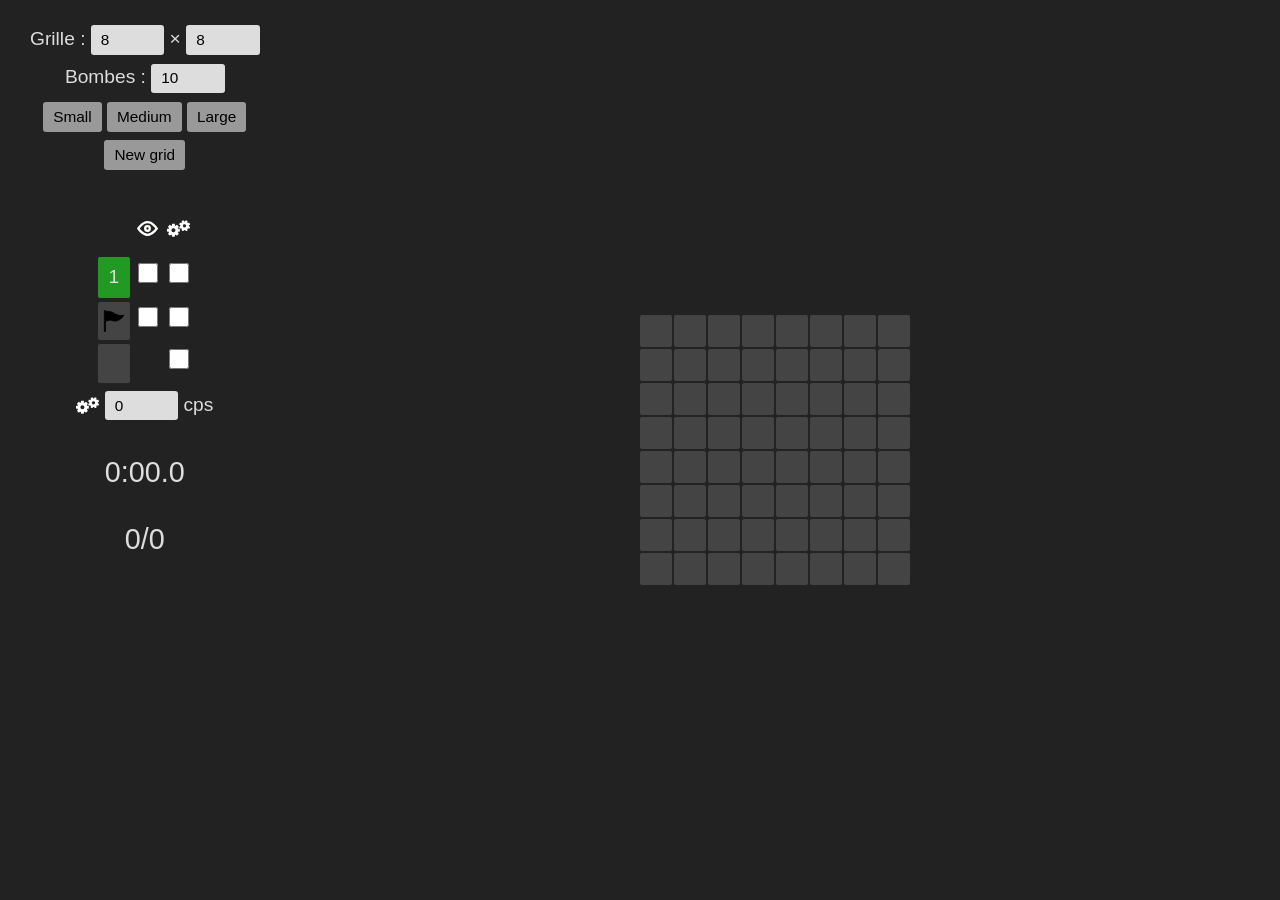
==== index.html @ 6bea35b0 "Minesweeper game with almost fully working solver All in HTML5, CSS3 and native JS  - The solver is " ====
<!DOCTYPE html>
<html lang="fr">
    <head>
        <meta charset="utf-8">
        <title>Minesweeper</title>
        <style type="text/css">
            body {
				margin: 0;
                background: #222;
                color: #dddddd;
                font-family: sans-serif;
				display: flex;
				flex-direction: row;
				flex-wrap: nowrap;
				gap: 20px;
				align-items: stretch;
				height: 100vh;
				padding: 20px;
				box-sizing: border-box;
            }

            body.win {
                background: #030;
            }

            body.loose {
                background: #300;
            }

			nav {
				flex-basis: 13em;
				flex-grow: 0;
				flex-shrink: 0;
				text-align: center;
				line-height: 2em;
				font-size: 1.2em;
			}

			#solver-ctrl {
				margin: auto;
			}

			#timer, #bomb-count {
				font-size: 1.5em;
			}

			main {
				display: flex;
				justify-content: center;
				flex-grow: 1;
				align-items: center;
			}

            #grid {
				border-spacing: 0;
            }

            #grid td, .solver-cell {
                border-radius: 3px;
                background: #444;
                width: 30px;
                height: 30px;
                text-align: center;
                cursor: default;
				border: solid 1px #222;
            }

            #grid td.clicked {
                background: #888;
            }

            #grid td.marked:not(.clicked), .solver-cell.marked {
				background: #444 url("flag.png") center/70% no-repeat;
            }
            #grid td:not(.clicked):hover {
                background-color: #666;
            }

            #grid td.clicked {
                background: #888;
            }

            #grid td.hint-clickable {
                border-color: #0F0;
            }

            #grid td.hint-markable {
                border-color: #F00;
            }

            #grid td.solver-highlight-neutral {
                border-color: #777;
            }

            #grid td.solver-highlight-safe {
                border-color: #7d7;
            }

            #grid td.solver-highlight-bomb {
                border-color: #d77;
            }

            #grid td.solver-highlight-safest {
                border-color: #7a7;
                background: #454;
            }

            #grid td.solver-highlight-less-safest {
                border-color: #a77;
                background: #544;
            }

            #grid td.clicked.b1, .solver-cell.clicked.b1 { background: #292; }
            #grid td.clicked.b2 { background: #382; }
            #grid td.clicked.b3 { background: #472; }
            #grid td.clicked.b4 { background: #562; }
            #grid td.clicked.b5 { background: #652; }
            #grid td.clicked.b6 { background: #742; }
            #grid td.clicked.b7 { background: #832; }
            #grid td.clicked.b8 { background: #922; }


            #grid td.mine:not(.marked) {
				background: #444 url("mine.png") center/70% no-repeat;
            }

            body.loose #grid td.mine:not(.marked) {
				background-color: #a00;
            }

			input[type="number"] {
				width: 4em;
				background: #ddd;
				border: none;
				border-radius: 3px;
                padding-left: 10px;
				height: calc(12px + 1em);
				font-size: .8em;
			}

			input[type="checkbox"] {
				width: 1.5em;
				height: 1.5em;
			}

            button {
                background: #999999;
                border: none;
                border-radius: 3px;
                padding: 6px 10px;
				font-size: .8em;
            }
            button:hover {
                background: #bbbbbb;
            }
        </style>
    </head>
    <body>
		<nav>
			Grille :
			<input id="input-width" type="number" min="4" max="30" value="8"/>
			×
			<input id="input-height" type="number" min="4" max="30" value="8"/>
			<br>
			Bombes :
			<input id="input-mines" type="number" min="3" max="500" value="10"/>
			<br>
			<button onclick="changeSettings(8, 8, 10);">Small</button>
			<button onclick="changeSettings(16, 16, 40);">Medium</button>
			<button onclick="changeSettings(30, 16, 99);">Large</button>
			<br>
			<button onclick="generateGrid();">New grid</button>
			<br>
			<br>
			<table id="solver-ctrl">
				<tr>
					<td></td>
					<td><img src="eye-white.svg" style="height: 1.2em;" alt="Show"/></td>
					<td><img src="work-white.svg" style="height: 1.2em;" alt="Auto solve"/></td>
				</tr>
				<tr>
					<td class="solver-cell clicked b1" title="Clickable cells">1</td>
					<td><input id="solver-clickable-show" type="checkbox" title="Show clickable cells"
							onchange="toggleDiscoverHints(true)"/></td>
					<td><input id="solver-clickable-auto" type="checkbox" title="Auto-click cells"
                            onchange="toggleAutoSolveDiscoverable()"/></td>
				</tr>
				<tr>
					<td class="solver-cell marked" title="Markable cells"></td>
					<td><input id="solver-markable-show" type="checkbox" title="Show markable cells"
							onchange="toggleMarkingHints(true)"/></td>
					<td><input id="solver-markable-auto" type="checkbox" title="Auto-mark cells"
                            onchange="toggleAutoSolveMarkable()"/></td>
				</tr>
				<tr>
					<td class="solver-cell" title="Combination solver"></td>
                    <td></td>
					<td><input id="solver-combi-auto" type="checkbox" title="Auto-solve combinations"
                            onchange="toggleAutoSolveCombi()"/></td>
				</tr>
			</table>
			<img src="work-white.svg" style="height: 1.2em; vertical-align: middle;"
                    alt="Auto solve speed" title="Auto solve speed"/>
			<input id="solver-auto-speed" type="number" min="0" max="100" value="0"
                    onchange="updateAutoSolveSpeed()"/> cps

			<br>
			<p id="timer">0:00.0</p>
			<p id="bomb-count">0/0</p>
		</nav>
		<main>
			<table id="grid"></table>
		</main>

    </body>
	<script type="text/javascript" src="minefield.js"></script>
	<script type="text/javascript" src="solver.js"></script>
    <script type="text/javascript">
        var gridDOM = document.getElementById("grid");
		var timerDOM = document.getElementById("timer");
		var bombCountDOM = document.getElementById("bomb-count");

		var input_width = document.getElementById("input-width");
		var input_height = document.getElementById("input-height");
		var input_mines = document.getElementById("input-mines");

        var checkbox_solver_clickable_show = document.getElementById("solver-clickable-show");
        var checkbox_solver_clickable_auto = document.getElementById("solver-clickable-auto");
        var checkbox_solver_markable_show = document.getElementById("solver-markable-show");
        var checkbox_solver_markable_auto = document.getElementById("solver-markable-auto");
        var checkbox_solver_combi_auto = document.getElementById("solver-combi-auto");

        var input_solver_auto_speed = document.getElementById("solver-auto-speed");

		var field = null;

        var solver = new Solver();
        toggleAutoSolveDiscoverable();
        toggleAutoSolveMarkable();
        toggleAutoSolveCombi();
        updateAutoSolveSpeed();

		function changeSettings(width, height, mines) {
			input_width.value = width;
			input_height.value = height;
			input_mines.value = mines;
		}

        function generateGrid() {

			var width = input_width.value;
			var height = input_height.value;
			var maxMines = width * height - 9;
			var minesCount = input_mines.value;
			if (minesCount > maxMines) {
				minesCount = maxMines;
				input_mines.value = maxMines;
			}

            if (field !== null) {
                field.endGame(false);
            }
			field = new Minefield(width, height, minesCount);
			field.initDOM(gridDOM, timerDOM, bombCountDOM);
            solver.setField(field);
            toggleDiscoverHints(false);
            toggleMarkingHints(false);
        }

        function toggleDiscoverHints(render) {
            field.discoverHints = checkbox_solver_clickable_show.checked;
            if (render)
                field.renderDOM();
        }

        function toggleMarkingHints(render) {
            field.markingHints = checkbox_solver_markable_show.checked;
            if (render)
                field.renderDOM();
        }


        function toggleAutoSolveDiscoverable() {
            solver.autoSolveDiscoverable = checkbox_solver_clickable_auto.checked;
        }

        function toggleAutoSolveMarkable() {
            solver.autoSolveMarkable = checkbox_solver_markable_auto.checked;
        }

        function toggleAutoSolveCombi() {
            solver.autoSolveCombi = checkbox_solver_combi_auto.checked;
        }

        function updateAutoSolveSpeed() {
            solver.updateInterval(input_solver_auto_speed.value);
        }




        generateGrid();


    </script>
    <!--
        TODO hints must show target cells, not source (already discovered) cells.
        TODO try to work on pattern solver
        TODO try to work on probability solver
    -->
</html>
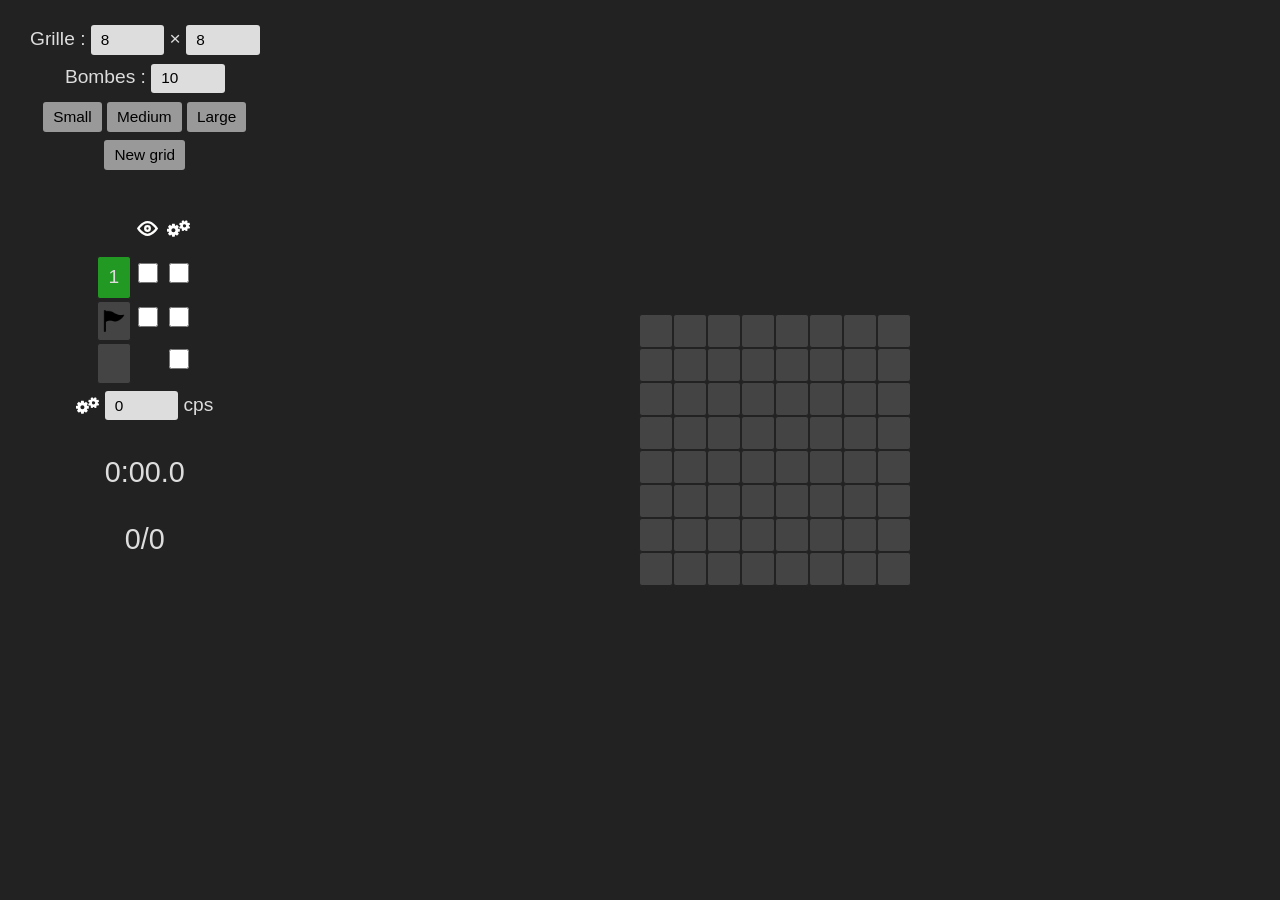
==== commit dca55c5a: "Readme + some code formatting" ====
--- a/index.html
+++ b/index.html
@@ -3,309 +3,69 @@
     <head>
         <meta charset="utf-8">
         <title>Minesweeper</title>
-        <style type="text/css">
-            body {
-				margin: 0;
-                background: #222;
-                color: #dddddd;
-                font-family: sans-serif;
-				display: flex;
-				flex-direction: row;
-				flex-wrap: nowrap;
-				gap: 20px;
-				align-items: stretch;
-				height: 100vh;
-				padding: 20px;
-				box-sizing: border-box;
-            }
-
-            body.win {
-                background: #030;
-            }
-
-            body.loose {
-                background: #300;
-            }
-
-			nav {
-				flex-basis: 13em;
-				flex-grow: 0;
-				flex-shrink: 0;
-				text-align: center;
-				line-height: 2em;
-				font-size: 1.2em;
-			}
-
-			#solver-ctrl {
-				margin: auto;
-			}
-
-			#timer, #bomb-count {
-				font-size: 1.5em;
-			}
-
-			main {
-				display: flex;
-				justify-content: center;
-				flex-grow: 1;
-				align-items: center;
-			}
-
-            #grid {
-				border-spacing: 0;
-            }
-
-            #grid td, .solver-cell {
-                border-radius: 3px;
-                background: #444;
-                width: 30px;
-                height: 30px;
-                text-align: center;
-                cursor: default;
-				border: solid 1px #222;
-            }
-
-            #grid td.clicked {
-                background: #888;
-            }
-
-            #grid td.marked:not(.clicked), .solver-cell.marked {
-				background: #444 url("flag.png") center/70% no-repeat;
-            }
-            #grid td:not(.clicked):hover {
-                background-color: #666;
-            }
-
-            #grid td.clicked {
-                background: #888;
-            }
-
-            #grid td.hint-clickable {
-                border-color: #0F0;
-            }
-
-            #grid td.hint-markable {
-                border-color: #F00;
-            }
-
-            #grid td.solver-highlight-neutral {
-                border-color: #777;
-            }
-
-            #grid td.solver-highlight-safe {
-                border-color: #7d7;
-            }
-
-            #grid td.solver-highlight-bomb {
-                border-color: #d77;
-            }
-
-            #grid td.solver-highlight-safest {
-                border-color: #7a7;
-                background: #454;
-            }
-
-            #grid td.solver-highlight-less-safest {
-                border-color: #a77;
-                background: #544;
-            }
-
-            #grid td.clicked.b1, .solver-cell.clicked.b1 { background: #292; }
-            #grid td.clicked.b2 { background: #382; }
-            #grid td.clicked.b3 { background: #472; }
-            #grid td.clicked.b4 { background: #562; }
-            #grid td.clicked.b5 { background: #652; }
-            #grid td.clicked.b6 { background: #742; }
-            #grid td.clicked.b7 { background: #832; }
-            #grid td.clicked.b8 { background: #922; }
-
-
-            #grid td.mine:not(.marked) {
-				background: #444 url("mine.png") center/70% no-repeat;
-            }
-
-            body.loose #grid td.mine:not(.marked) {
-				background-color: #a00;
-            }
-
-			input[type="number"] {
-				width: 4em;
-				background: #ddd;
-				border: none;
-				border-radius: 3px;
-                padding-left: 10px;
-				height: calc(12px + 1em);
-				font-size: .8em;
-			}
-
-			input[type="checkbox"] {
-				width: 1.5em;
-				height: 1.5em;
-			}
-
-            button {
-                background: #999999;
-                border: none;
-                border-radius: 3px;
-                padding: 6px 10px;
-				font-size: .8em;
-            }
-            button:hover {
-                background: #bbbbbb;
-            }
-        </style>
+        <link rel="stylesheet" href="style.css"/>
     </head>
     <body>
-		<nav>
-			Grille :
-			<input id="input-width" type="number" min="4" max="30" value="8"/>
-			×
-			<input id="input-height" type="number" min="4" max="30" value="8"/>
-			<br>
-			Bombes :
-			<input id="input-mines" type="number" min="3" max="500" value="10"/>
-			<br>
-			<button onclick="changeSettings(8, 8, 10);">Small</button>
-			<button onclick="changeSettings(16, 16, 40);">Medium</button>
-			<button onclick="changeSettings(30, 16, 99);">Large</button>
-			<br>
-			<button onclick="generateGrid();">New grid</button>
-			<br>
-			<br>
-			<table id="solver-ctrl">
-				<tr>
-					<td></td>
-					<td><img src="eye-white.svg" style="height: 1.2em;" alt="Show"/></td>
-					<td><img src="work-white.svg" style="height: 1.2em;" alt="Auto solve"/></td>
-				</tr>
-				<tr>
-					<td class="solver-cell clicked b1" title="Clickable cells">1</td>
-					<td><input id="solver-clickable-show" type="checkbox" title="Show clickable cells"
-							onchange="toggleDiscoverHints(true)"/></td>
-					<td><input id="solver-clickable-auto" type="checkbox" title="Auto-click cells"
+        <nav>
+            Grille :
+            <input id="input-width" type="number" min="4" max="30" value="8"/>
+            ×
+            <input id="input-height" type="number" min="4" max="30" value="8"/>
+            <br>
+            Bombes :
+            <input id="input-mines" type="number" min="3" max="500" value="10"/>
+            <br>
+            <button onclick="changeSettings(8, 8, 10);">Small</button>
+            <button onclick="changeSettings(16, 16, 40);">Medium</button>
+            <button onclick="changeSettings(30, 16, 99);">Large</button>
+            <br>
+            <button onclick="generateGrid();">New grid</button>
+            <br>
+            <br>
+            <table id="solver-ctrl">
+                <tr>
+                    <td></td>
+                    <td><img src="img/eye-white.svg" style="height: 1.2em;" alt="Show"/></td>
+                    <td><img src="img/work-white.svg" style="height: 1.2em;" alt="Auto solve"/></td>
+                </tr>
+                <tr>
+                    <td class="solver-cell clicked b1" title="Clickable cells">1</td>
+                    <td><input id="solver-clickable-show" type="checkbox" title="Show clickable cells"
+                            onchange="toggleDiscoverHints(true)"/></td>
+                    <td><input id="solver-clickable-auto" type="checkbox" title="Auto-click cells"
                             onchange="toggleAutoSolveDiscoverable()"/></td>
-				</tr>
-				<tr>
-					<td class="solver-cell marked" title="Markable cells"></td>
-					<td><input id="solver-markable-show" type="checkbox" title="Show markable cells"
-							onchange="toggleMarkingHints(true)"/></td>
-					<td><input id="solver-markable-auto" type="checkbox" title="Auto-mark cells"
+                </tr>
+                <tr>
+                    <td class="solver-cell marked" title="Markable cells"></td>
+                    <td><input id="solver-markable-show" type="checkbox" title="Show markable cells"
+                            onchange="toggleMarkingHints(true)"/></td>
+                    <td><input id="solver-markable-auto" type="checkbox" title="Auto-mark cells"
                             onchange="toggleAutoSolveMarkable()"/></td>
-				</tr>
-				<tr>
-					<td class="solver-cell" title="Combination solver"></td>
+                </tr>
+                <tr>
+                    <td class="solver-cell" title="Combination solver"></td>
                     <td></td>
-					<td><input id="solver-combi-auto" type="checkbox" title="Auto-solve combinations"
+                    <td><input id="solver-combi-auto" type="checkbox" title="Auto-solve combinations"
                             onchange="toggleAutoSolveCombi()"/></td>
-				</tr>
-			</table>
-			<img src="work-white.svg" style="height: 1.2em; vertical-align: middle;"
+                </tr>
+            </table>
+            <img src="img/work-white.svg" style="height: 1.2em; vertical-align: middle;"
                     alt="Auto solve speed" title="Auto solve speed"/>
-			<input id="solver-auto-speed" type="number" min="0" max="100" value="0"
+            <input id="solver-auto-speed" type="number" min="0" max="100" value="0"
                     onchange="updateAutoSolveSpeed()"/> cps
 
-			<br>
-			<p id="timer">0:00.0</p>
-			<p id="bomb-count">0/0</p>
-		</nav>
-		<main>
-			<table id="grid"></table>
-		</main>
+            <br>
+            <p id="timer">0:00.0</p>
+            <p id="bomb-count">0/0</p>
+        </nav>
+        <main>
+            <table id="grid"></table>
+        </main>
 
     </body>
-	<script type="text/javascript" src="minefield.js"></script>
-	<script type="text/javascript" src="solver.js"></script>
-    <script type="text/javascript">
-        var gridDOM = document.getElementById("grid");
-		var timerDOM = document.getElementById("timer");
-		var bombCountDOM = document.getElementById("bomb-count");
-
-		var input_width = document.getElementById("input-width");
-		var input_height = document.getElementById("input-height");
-		var input_mines = document.getElementById("input-mines");
-
-        var checkbox_solver_clickable_show = document.getElementById("solver-clickable-show");
-        var checkbox_solver_clickable_auto = document.getElementById("solver-clickable-auto");
-        var checkbox_solver_markable_show = document.getElementById("solver-markable-show");
-        var checkbox_solver_markable_auto = document.getElementById("solver-markable-auto");
-        var checkbox_solver_combi_auto = document.getElementById("solver-combi-auto");
-
-        var input_solver_auto_speed = document.getElementById("solver-auto-speed");
-
-		var field = null;
-
-        var solver = new Solver();
-        toggleAutoSolveDiscoverable();
-        toggleAutoSolveMarkable();
-        toggleAutoSolveCombi();
-        updateAutoSolveSpeed();
-
-		function changeSettings(width, height, mines) {
-			input_width.value = width;
-			input_height.value = height;
-			input_mines.value = mines;
-		}
-
-        function generateGrid() {
-
-			var width = input_width.value;
-			var height = input_height.value;
-			var maxMines = width * height - 9;
-			var minesCount = input_mines.value;
-			if (minesCount > maxMines) {
-				minesCount = maxMines;
-				input_mines.value = maxMines;
-			}
-
-            if (field !== null) {
-                field.endGame(false);
-            }
-			field = new Minefield(width, height, minesCount);
-			field.initDOM(gridDOM, timerDOM, bombCountDOM);
-            solver.setField(field);
-            toggleDiscoverHints(false);
-            toggleMarkingHints(false);
-        }
-
-        function toggleDiscoverHints(render) {
-            field.discoverHints = checkbox_solver_clickable_show.checked;
-            if (render)
-                field.renderDOM();
-        }
-
-        function toggleMarkingHints(render) {
-            field.markingHints = checkbox_solver_markable_show.checked;
-            if (render)
-                field.renderDOM();
-        }
-
-
-        function toggleAutoSolveDiscoverable() {
-            solver.autoSolveDiscoverable = checkbox_solver_clickable_auto.checked;
-        }
-
-        function toggleAutoSolveMarkable() {
-            solver.autoSolveMarkable = checkbox_solver_markable_auto.checked;
-        }
-
-        function toggleAutoSolveCombi() {
-            solver.autoSolveCombi = checkbox_solver_combi_auto.checked;
-        }
-
-        function updateAutoSolveSpeed() {
-            solver.updateInterval(input_solver_auto_speed.value);
-        }
-
-
-
-
-        generateGrid();
-
-
-    </script>
-    <!--
-        TODO hints must show target cells, not source (already discovered) cells.
-        TODO try to work on pattern solver
-        TODO try to work on probability solver
-    -->
+    <script type="text/javascript" src="js/util.js"></script>
+    <script type="text/javascript" src="js/cell.js"></script>
+    <script type="text/javascript" src="js/minefield.js"></script>
+    <script type="text/javascript" src="js/solver.js"></script>
+    <script type="text/javascript" src="js/main.js"></script>
 </html>
--- a/style.css
+++ b/style.css
@@ -0,0 +1,159 @@
+body {
+    margin: 0;
+    background: #222;
+    color: #dddddd;
+    font-family: sans-serif;
+    display: flex;
+    flex-direction: row;
+    flex-wrap: nowrap;
+    gap: 20px;
+    align-items: stretch;
+    height: 100vh;
+    padding: 20px;
+    box-sizing: border-box;
+}
+
+body.win {
+    background: #030;
+}
+
+body.loose {
+    background: #300;
+}
+
+nav {
+    flex-basis: 13em;
+    flex-grow: 0;
+    flex-shrink: 0;
+    text-align: center;
+    line-height: 2em;
+    font-size: 1.2em;
+}
+
+#solver-ctrl {
+    margin: auto;
+}
+
+#timer, #bomb-count {
+    font-size: 1.5em;
+}
+
+main {
+    display: flex;
+    justify-content: center;
+    flex-grow: 1;
+    align-items: center;
+}
+
+#grid {
+    border-spacing: 0;
+}
+
+#grid td, .solver-cell {
+    border-radius: 3px;
+    background: #444;
+    width: 30px;
+    height: 30px;
+    text-align: center;
+    cursor: default;
+    border: solid 1px #222;
+}
+
+#grid td.clicked {
+    background: #888;
+}
+
+#grid td.marked:not(.clicked), .solver-cell.marked {
+    background: #444 url("img/flag.png") center/70% no-repeat;
+}
+#grid td:not(.clicked):hover {
+    background-color: #666;
+}
+
+#grid td.clicked {
+    background: #888;
+}
+
+#grid td.hint-clickable {
+    border-color: #0F0;
+}
+
+#grid td.hint-markable {
+    border-color: #F00;
+}
+
+#grid td.solver-highlight-neutral {
+    border-color: #777;
+}
+
+#grid td.solver-highlight-safe {
+    border-color: #7d7;
+}
+
+#grid td.solver-highlight-bomb {
+    border-color: #d77;
+}
+
+#grid td.solver-highlight-safest {
+    border-color: #7a7;
+    background: #454;
+    font-style: italic;
+}
+
+#grid td.solver-highlight-less-safest {
+    border-color: #a77;
+    background: #544;
+    font-style: italic;
+}
+
+#grid td.solver-highlight-less-safest,
+#grid td.solver-highlight-safest,
+#grid td.solver-highlight-neutral {
+    font-style: italic;
+    font-size: .8em;
+    color: #999;
+}
+
+#grid td.clicked.b1, .solver-cell.clicked.b1 { background: #292; }
+#grid td.clicked.b2 { background: #382; }
+#grid td.clicked.b3 { background: #472; }
+#grid td.clicked.b4 { background: #562; }
+#grid td.clicked.b5 { background: #652; }
+#grid td.clicked.b6 { background: #742; }
+#grid td.clicked.b7 { background: #832; }
+#grid td.clicked.b8 { background: #922; }
+
+
+#grid td.mine:not(.marked) {
+    background: #444 url("img/mine.png") center/70% no-repeat;
+}
+
+body.loose #grid td.mine:not(.marked) {
+    background-color: #a00;
+}
+
+input[type="number"] {
+    width: 4em;
+    background: #ddd;
+    border: none;
+    border-radius: 3px;
+    padding-left: 10px;
+    height: calc(12px + 1em);
+    font-size: .8em;
+}
+
+input[type="checkbox"] {
+    width: 1.5em;
+    height: 1.5em;
+}
+
+button {
+    background: #999999;
+    border: none;
+    border-radius: 3px;
+    padding: 6px 10px;
+    font-size: .8em;
+}
+button:hover {
+    background: #bbbbbb;
+}
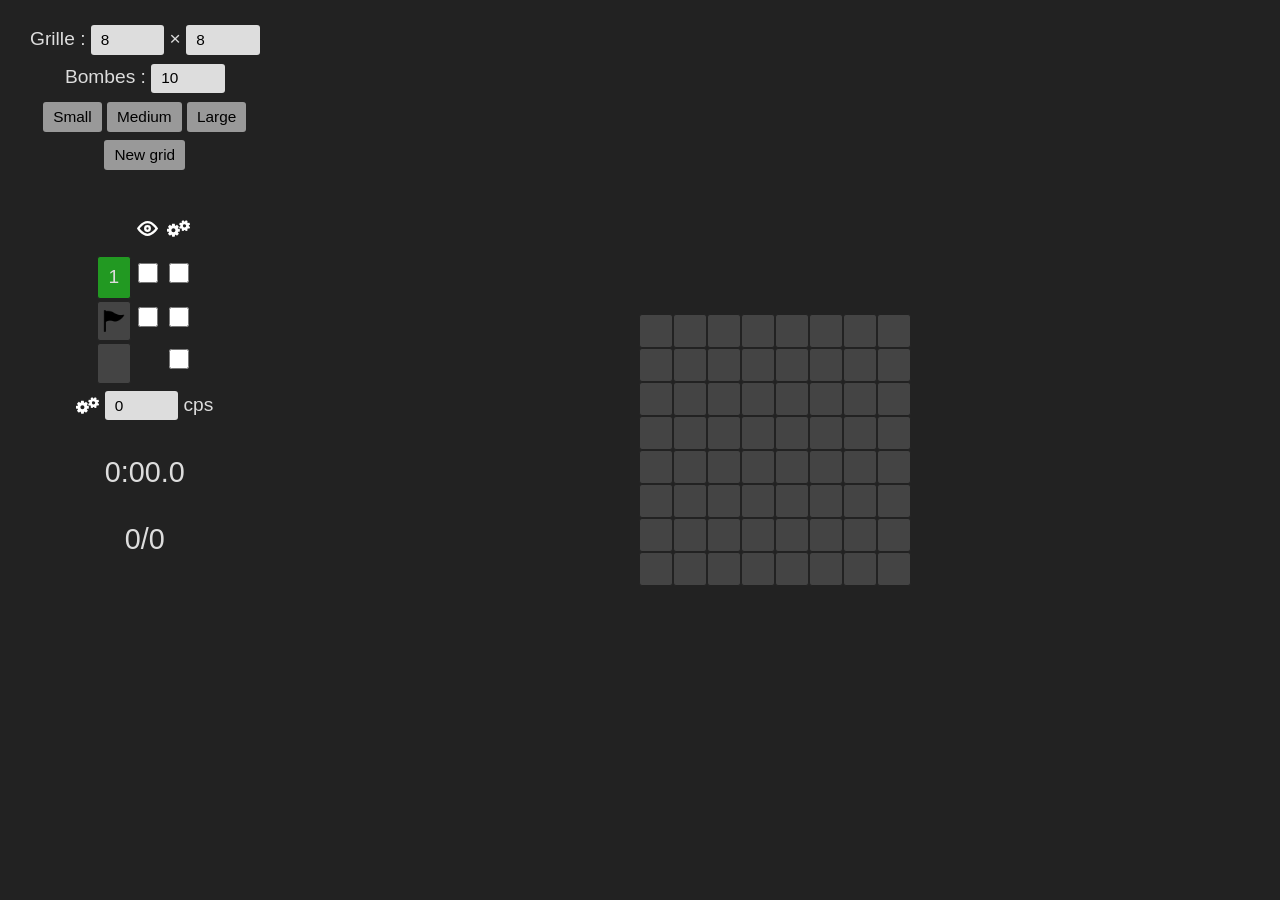
==== commit bc87bda0: "Fix cells ordering in solver + fix another edge case situation" ====
--- a/index.html
+++ b/index.html
@@ -4,6 +4,11 @@
         <meta charset="utf-8">
         <title>Minesweeper</title>
         <link rel="stylesheet" href="style.css"/>
+        <script defer src="js/util.js"></script>
+        <script defer src="js/cell.js"></script>
+        <script defer src="js/minefield.js"></script>
+        <script defer src="js/solver.js"></script>
+        <script defer src="js/main.js"></script>
     </head>
     <body>
         <nav>
@@ -63,9 +68,4 @@
         </main>
 
     </body>
-    <script type="text/javascript" src="js/util.js"></script>
-    <script type="text/javascript" src="js/cell.js"></script>
-    <script type="text/javascript" src="js/minefield.js"></script>
-    <script type="text/javascript" src="js/solver.js"></script>
-    <script type="text/javascript" src="js/main.js"></script>
 </html>
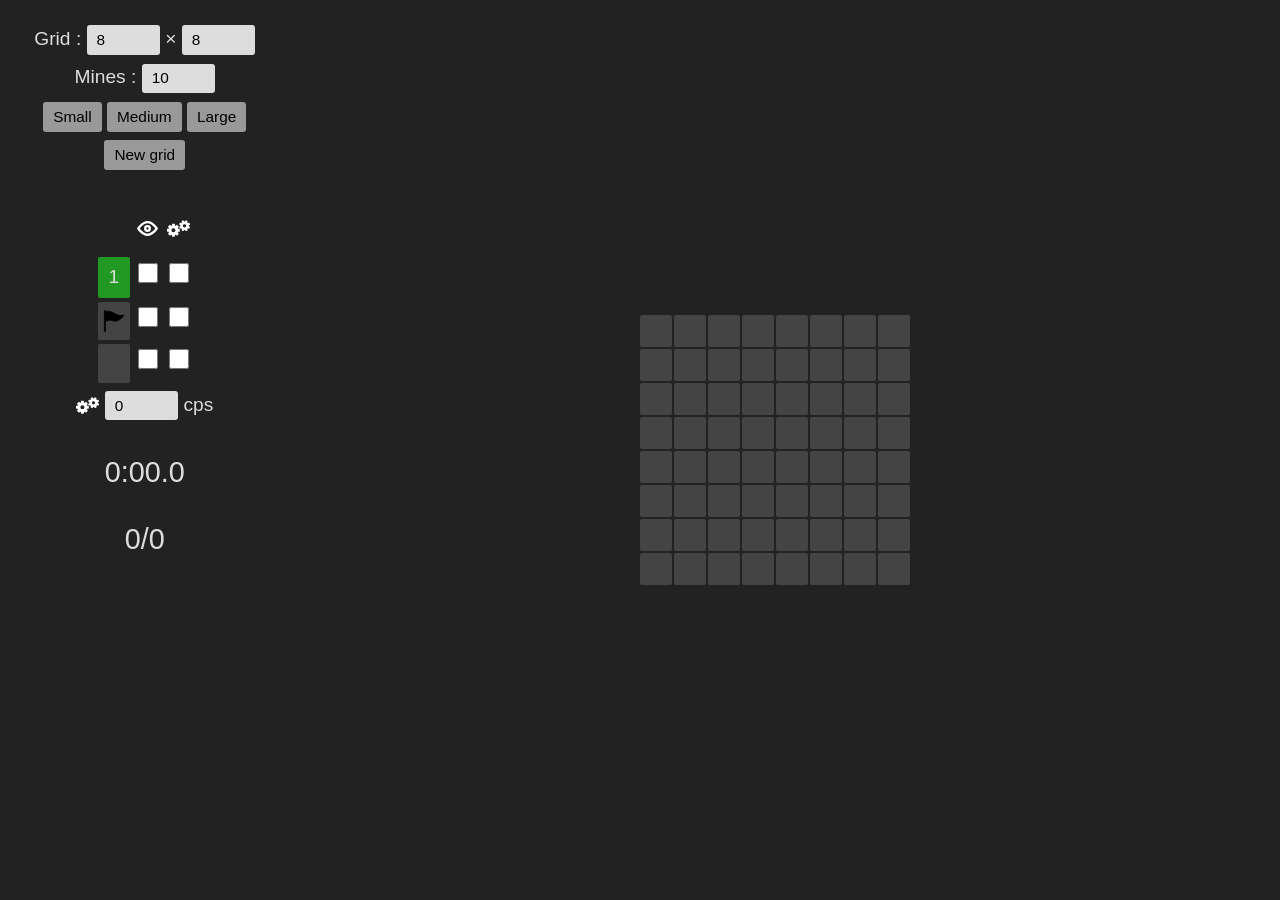
==== commit cb8d2553: "Option to only show the solver results" ====
--- a/index.html
+++ b/index.html
@@ -12,12 +12,12 @@
     </head>
     <body>
         <nav>
-            Grille :
+            Grid :
             <input id="input-width" type="number" min="4" max="30" value="8"/>
             ×
             <input id="input-height" type="number" min="4" max="30" value="8"/>
             <br>
-            Bombes :
+            Mines :
             <input id="input-mines" type="number" min="3" max="500" value="10"/>
             <br>
             <button onclick="changeSettings(8, 8, 10);">Small</button>
@@ -48,9 +48,10 @@
                             onchange="toggleAutoSolveMarkable()"/></td>
                 </tr>
                 <tr>
-                    <td class="solver-cell" title="Combination solver"></td>
-                    <td></td>
-                    <td><input id="solver-combi-auto" type="checkbox" title="Auto-solve combinations"
+                    <td class="solver-cell" title="Advanced solver"></td>
+                    <td><input id="solver-combi-show" type="checkbox" title="Show advanced solver results"
+                            onchange="toggleCombiSolverHints()"/></td>
+                    <td><input id="solver-combi-auto" type="checkbox" title="Advanced solver auto-solve"
                             onchange="toggleAutoSolveCombi()"/></td>
                 </tr>
             </table>
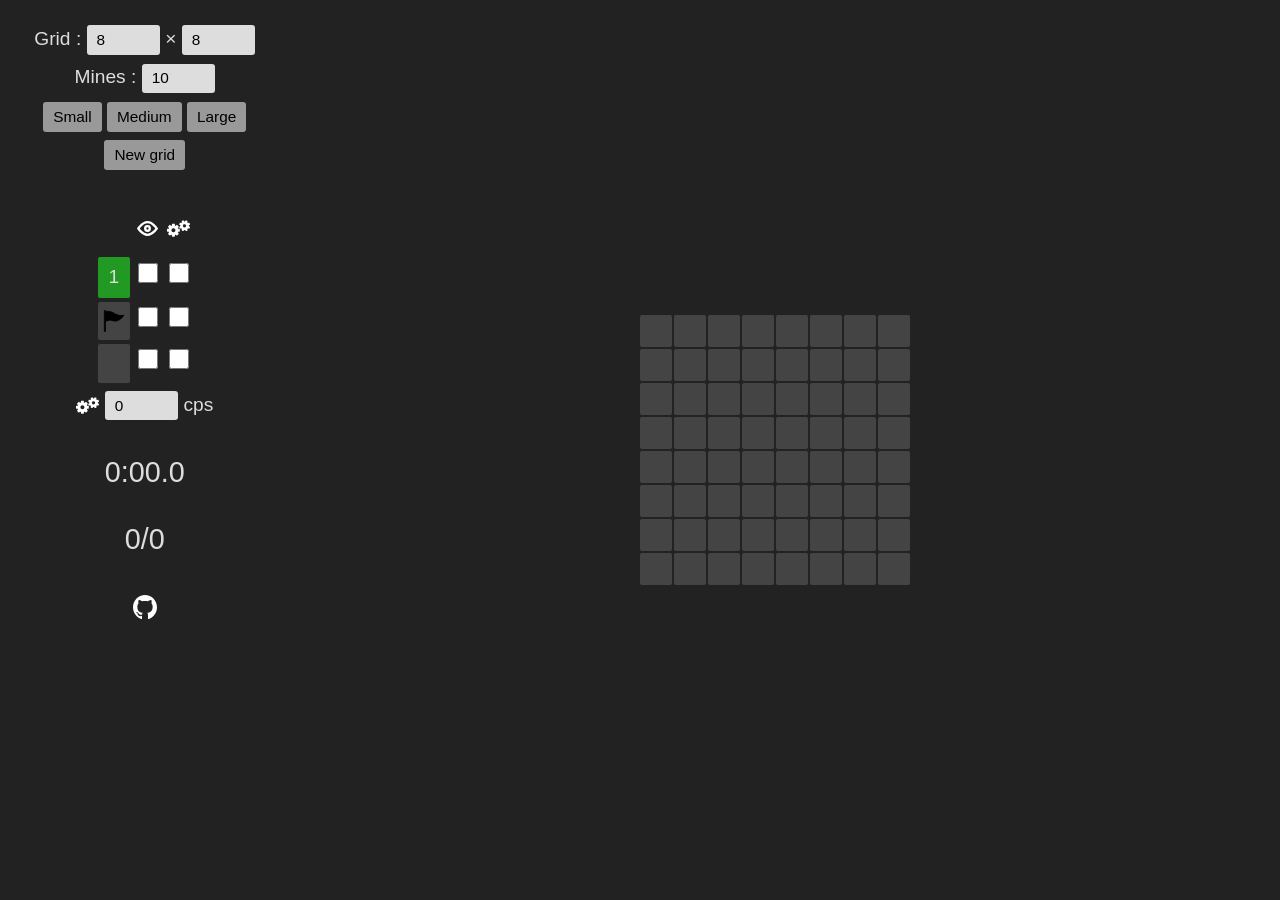
==== commit 9f4d0e13: "Add github link" ====
--- a/index.html
+++ b/index.html
@@ -63,6 +63,9 @@
             <br>
             <p id="timer">0:00.0</p>
             <p id="bomb-count">0/0</p>
+            <p><a href="https://github.com/marcbal/Minesweeper">
+                <img src="img/github-white.svg" style="height: 1.2em; vertical-align: middle;" alt="Github page"/>
+            </a></p>
         </nav>
         <main>
             <table id="grid"></table>
--- a/style.css
+++ b/style.css
@@ -11,6 +11,10 @@
     height: 100vh;
     padding: 20px;
     box-sizing: border-box;
+}
+
+a, a:visited {
+    color: white;
 }
 
 body.win {
